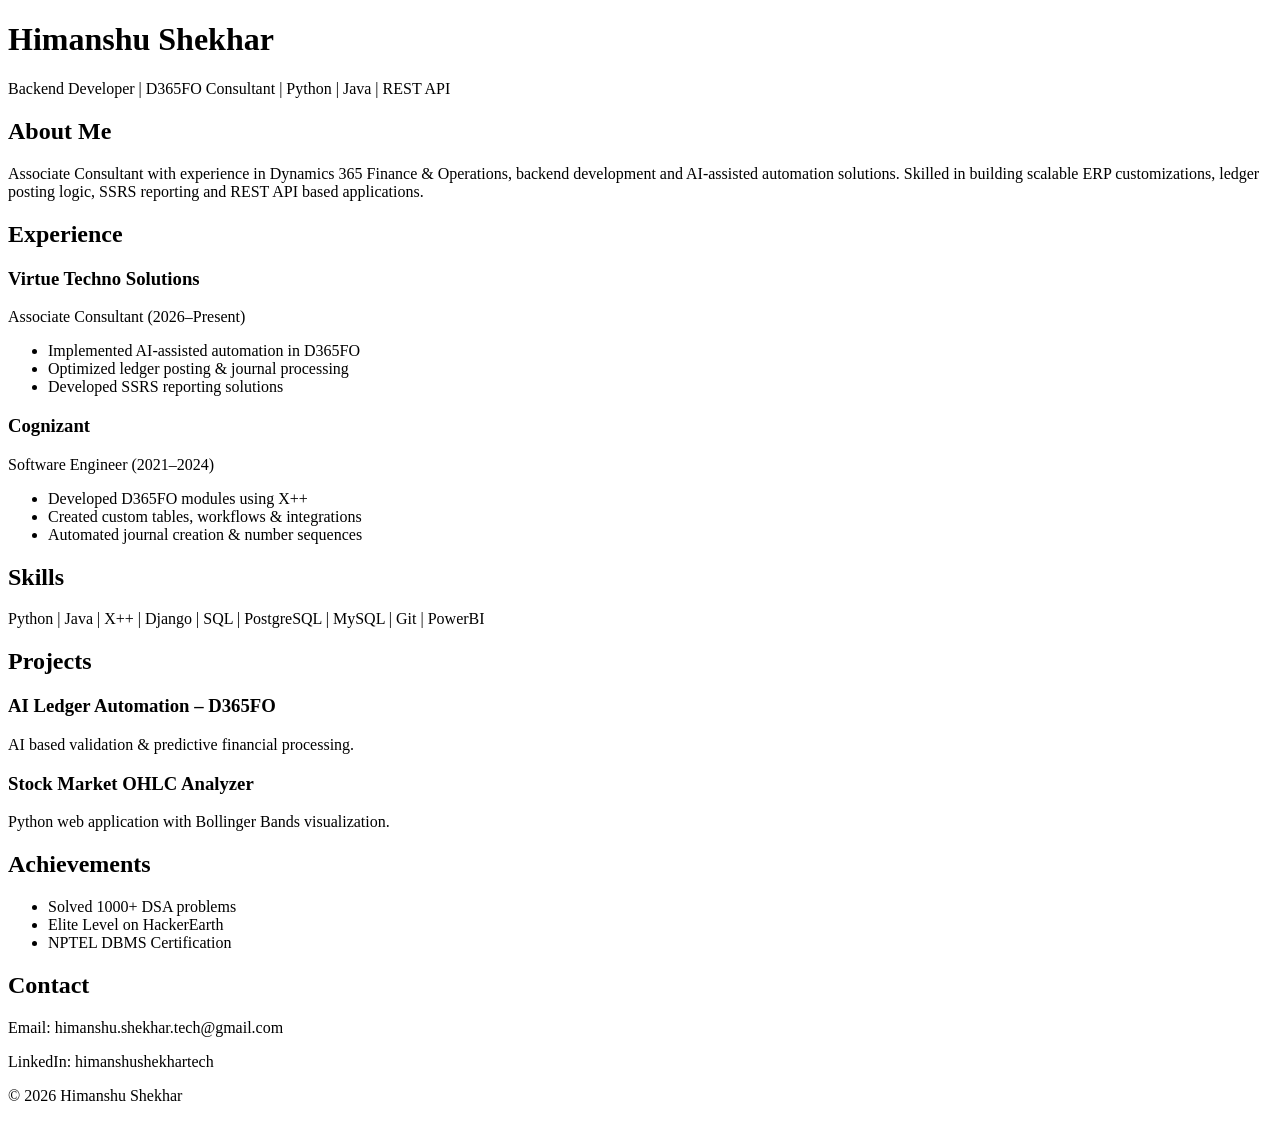
==== index.html @ 1ce0d790 "Rename index.html.txt to index.html" ====
<!DOCTYPE html>
<html lang="en">
<head>
<meta charset="UTF-8">
<title>Himanshu Shekhar | Backend Developer</title>
<link rel="stylesheet" href="style.css">
</head>

<body>

<header>
    <h1>Himanshu Shekhar</h1>
    <p>Backend Developer | D365FO Consultant | Python | Java | REST API</p>
</header>

<section id="about">
    <h2>About Me</h2>
    <p>
        Associate Consultant with experience in Dynamics 365 Finance & Operations,
        backend development and AI-assisted automation solutions.
        Skilled in building scalable ERP customizations, ledger posting logic,
        SSRS reporting and REST API based applications.
    </p>
</section>

<section id="experience">
    <h2>Experience</h2>

    <div class="card">
        <h3>Virtue Techno Solutions</h3>
        <p>Associate Consultant (2026–Present)</p>
        <ul>
            <li>Implemented AI-assisted automation in D365FO</li>
            <li>Optimized ledger posting & journal processing</li>
            <li>Developed SSRS reporting solutions</li>
        </ul>
    </div>

    <div class="card">
        <h3>Cognizant</h3>
        <p>Software Engineer (2021–2024)</p>
        <ul>
            <li>Developed D365FO modules using X++</li>
            <li>Created custom tables, workflows & integrations</li>
            <li>Automated journal creation & number sequences</li>
        </ul>
    </div>

</section>

<section id="skills">
    <h2>Skills</h2>
    <p>Python | Java | X++ | Django | SQL | PostgreSQL | MySQL | Git | PowerBI</p>
</section>

<section id="projects">
    <h2>Projects</h2>

    <div class="card">
        <h3>AI Ledger Automation – D365FO</h3>
        <p>AI based validation & predictive financial processing.</p>
    </div>

    <div class="card">
        <h3>Stock Market OHLC Analyzer</h3>
        <p>Python web application with Bollinger Bands visualization.</p>
    </div>

</section>

<section id="achievements">
    <h2>Achievements</h2>
    <ul>
        <li>Solved 1000+ DSA problems</li>
        <li>Elite Level on HackerEarth</li>
        <li>NPTEL DBMS Certification</li>
    </ul>
</section>

<section id="contact">
    <h2>Contact</h2>
    <p>Email: himanshu.shekhar.tech@gmail.com</p>
    <p>LinkedIn: himanshushekhartech</p>
</section>

<footer>
    <p>© 2026 Himanshu Shekhar</p>
</footer>

</body>
</html>
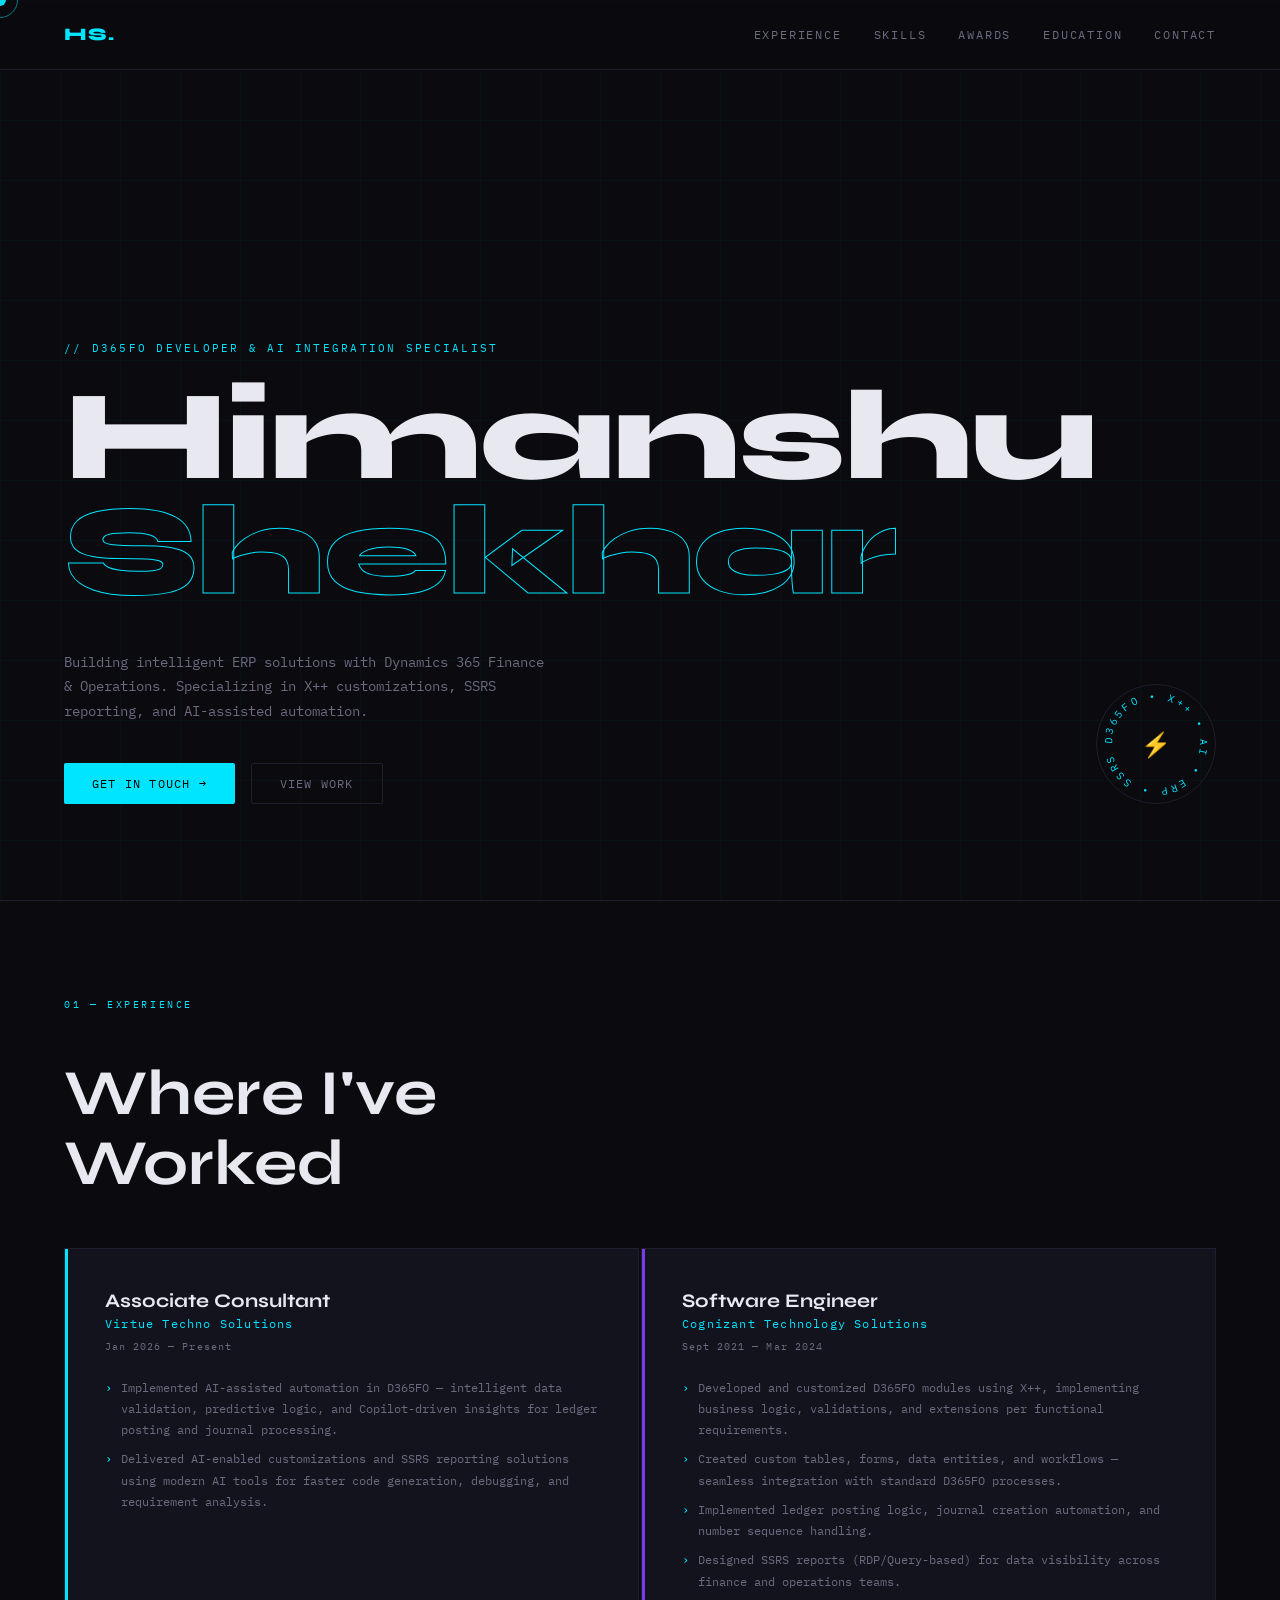
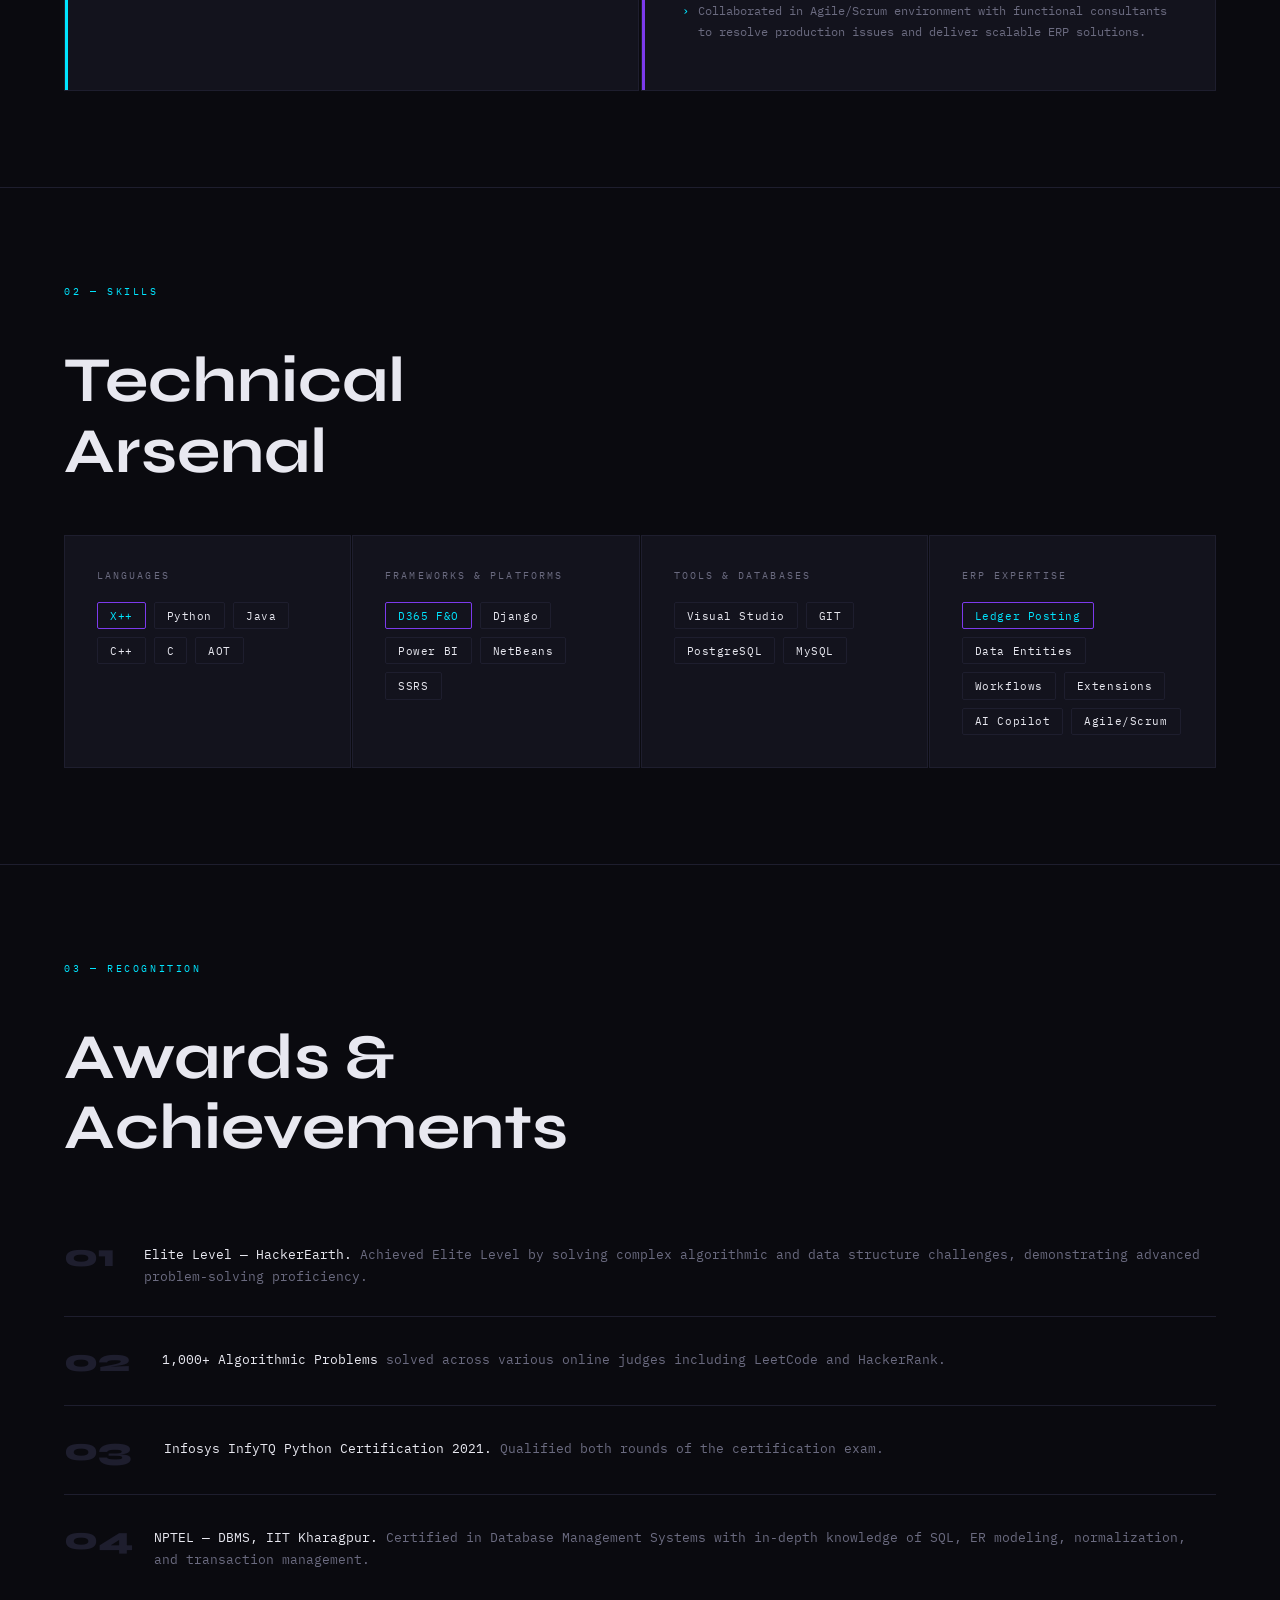
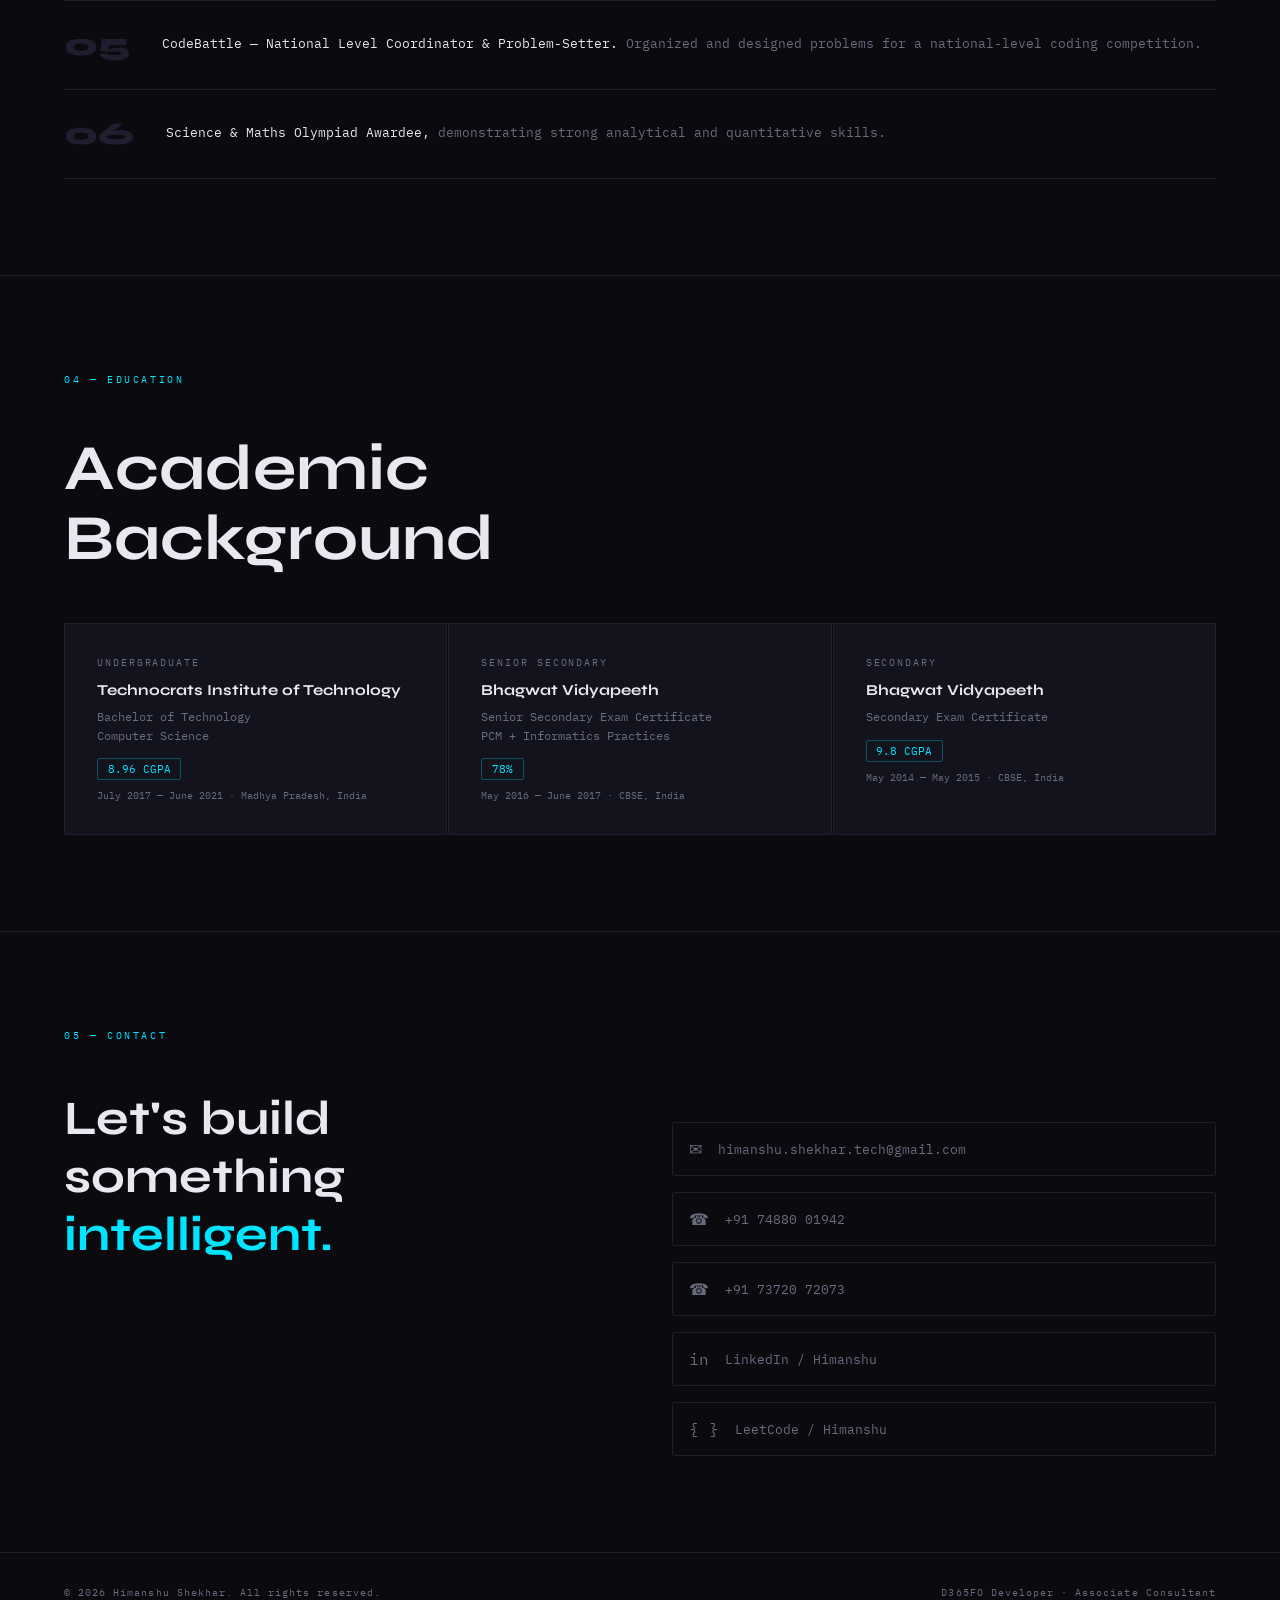
==== commit 65707c7b: "Rename himanshu_portfolio.html to index.html" ====
--- a/index.html
+++ b/index.html
@@ -1,91 +1,698 @@
-<!DOCTYPE html>
-<html lang="en">
-<head>
-<meta charset="UTF-8">
-<title>Himanshu Shekhar | Backend Developer</title>
-<link rel="stylesheet" href="style.css">
-</head>
-
-<body>
-
-<header>
-    <h1>Himanshu Shekhar</h1>
-    <p>Backend Developer | D365FO Consultant | Python | Java | REST API</p>
-</header>
-
-<section id="about">
-    <h2>About Me</h2>
-    <p>
-        Associate Consultant with experience in Dynamics 365 Finance & Operations,
-        backend development and AI-assisted automation solutions.
-        Skilled in building scalable ERP customizations, ledger posting logic,
-        SSRS reporting and REST API based applications.
-    </p>
-</section>
-
-<section id="experience">
-    <h2>Experience</h2>
-
-    <div class="card">
-        <h3>Virtue Techno Solutions</h3>
-        <p>Associate Consultant (2026–Present)</p>
-        <ul>
-            <li>Implemented AI-assisted automation in D365FO</li>
-            <li>Optimized ledger posting & journal processing</li>
-            <li>Developed SSRS reporting solutions</li>
-        </ul>
-    </div>
-
-    <div class="card">
-        <h3>Cognizant</h3>
-        <p>Software Engineer (2021–2024)</p>
-        <ul>
-            <li>Developed D365FO modules using X++</li>
-            <li>Created custom tables, workflows & integrations</li>
-            <li>Automated journal creation & number sequences</li>
-        </ul>
-    </div>
-
-</section>
-
-<section id="skills">
-    <h2>Skills</h2>
-    <p>Python | Java | X++ | Django | SQL | PostgreSQL | MySQL | Git | PowerBI</p>
-</section>
-
-<section id="projects">
-    <h2>Projects</h2>
-
-    <div class="card">
-        <h3>AI Ledger Automation – D365FO</h3>
-        <p>AI based validation & predictive financial processing.</p>
-    </div>
-
-    <div class="card">
-        <h3>Stock Market OHLC Analyzer</h3>
-        <p>Python web application with Bollinger Bands visualization.</p>
-    </div>
-
-</section>
-
-<section id="achievements">
-    <h2>Achievements</h2>
-    <ul>
-        <li>Solved 1000+ DSA problems</li>
-        <li>Elite Level on HackerEarth</li>
-        <li>NPTEL DBMS Certification</li>
-    </ul>
-</section>
-
-<section id="contact">
-    <h2>Contact</h2>
-    <p>Email: himanshu.shekhar.tech@gmail.com</p>
-    <p>LinkedIn: himanshushekhartech</p>
-</section>
-
-<footer>
-    <p>© 2026 Himanshu Shekhar</p>
-</footer>
-
-</body>
-</html>
+<!DOCTYPE html>
+<html lang="en">
+<head>
+<meta charset="UTF-8">
+<meta name="viewport" content="width=device-width, initial-scale=1.0">
+<title>Himanshu Shekhar — D365FO Developer</title>
+<link href="https://fonts.googleapis.com/css2?family=Syne:wght@400;600;700;800&family=IBM+Plex+Mono:wght@300;400;500&display=swap" rel="stylesheet">
+<style>
+  *, *::before, *::after { box-sizing: border-box; margin: 0; padding: 0; }
+
+  :root {
+    --bg: #0a0a0f;
+    --surface: #111118;
+    --border: #1e1e2e;
+    --accent: #00e5ff;
+    --accent2: #7c3aed;
+    --text: #e8e8f0;
+    --muted: #6b6b80;
+    --card: #13131d;
+    --syne: 'Syne', sans-serif;
+    --mono: 'IBM Plex Mono', monospace;
+  }
+
+  html { scroll-behavior: smooth; }
+
+  body {
+    background: var(--bg);
+    color: var(--text);
+    font-family: var(--mono);
+    overflow-x: hidden;
+    cursor: none;
+  }
+
+  /* Custom cursor */
+  .cursor {
+    width: 12px; height: 12px;
+    background: var(--accent);
+    border-radius: 50%;
+    position: fixed;
+    pointer-events: none;
+    z-index: 9999;
+    transform: translate(-50%, -50%);
+    transition: transform 0.1s, width 0.2s, height 0.2s, background 0.2s;
+    mix-blend-mode: difference;
+  }
+  .cursor-ring {
+    width: 36px; height: 36px;
+    border: 1px solid var(--accent);
+    border-radius: 50%;
+    position: fixed;
+    pointer-events: none;
+    z-index: 9998;
+    transform: translate(-50%, -50%);
+    transition: transform 0.25s ease, width 0.3s, height 0.3s, opacity 0.3s;
+    opacity: 0.5;
+  }
+
+  /* Grid background */
+  body::before {
+    content: '';
+    position: fixed; inset: 0;
+    background-image:
+      linear-gradient(rgba(0,229,255,0.03) 1px, transparent 1px),
+      linear-gradient(90deg, rgba(0,229,255,0.03) 1px, transparent 1px);
+    background-size: 60px 60px;
+    pointer-events: none;
+    z-index: 0;
+  }
+
+  /* NAV */
+  nav {
+    position: fixed; top: 0; left: 0; right: 0;
+    z-index: 100;
+    display: flex; justify-content: space-between; align-items: center;
+    padding: 1.5rem 4rem;
+    border-bottom: 1px solid var(--border);
+    background: rgba(10,10,15,0.85);
+    backdrop-filter: blur(12px);
+  }
+  .nav-logo {
+    font-family: var(--syne);
+    font-size: 1.1rem;
+    font-weight: 800;
+    letter-spacing: 0.05em;
+    color: var(--accent);
+  }
+  .nav-links { display: flex; gap: 2rem; }
+  .nav-links a {
+    color: var(--muted);
+    text-decoration: none;
+    font-size: 0.75rem;
+    letter-spacing: 0.15em;
+    text-transform: uppercase;
+    transition: color 0.2s;
+  }
+  .nav-links a:hover { color: var(--accent); }
+
+  /* HERO */
+  .hero {
+    min-height: 100vh;
+    display: flex; flex-direction: column; justify-content: flex-end;
+    padding: 0 4rem 6rem;
+    position: relative;
+    z-index: 1;
+  }
+  .hero-tag {
+    font-size: 0.7rem;
+    letter-spacing: 0.2em;
+    text-transform: uppercase;
+    color: var(--accent);
+    margin-bottom: 1.5rem;
+    opacity: 0;
+    animation: fadeUp 0.6s ease 0.3s forwards;
+  }
+  .hero-tag::before { content: '// '; }
+  .hero-name {
+    font-family: var(--syne);
+    font-size: clamp(4rem, 10vw, 9rem);
+    font-weight: 800;
+    line-height: 0.9;
+    letter-spacing: -0.02em;
+    opacity: 0;
+    animation: fadeUp 0.7s ease 0.5s forwards;
+  }
+  .hero-name .line2 {
+    display: block;
+    -webkit-text-stroke: 1px var(--accent);
+    color: transparent;
+  }
+  .hero-sub {
+    margin-top: 2.5rem;
+    max-width: 480px;
+    font-size: 0.85rem;
+    line-height: 1.8;
+    color: var(--muted);
+    opacity: 0;
+    animation: fadeUp 0.7s ease 0.7s forwards;
+  }
+  .hero-cta {
+    margin-top: 2.5rem;
+    display: flex; gap: 1rem; flex-wrap: wrap;
+    opacity: 0;
+    animation: fadeUp 0.7s ease 0.9s forwards;
+  }
+  .btn {
+    display: inline-flex; align-items: center; gap: 0.5rem;
+    padding: 0.75rem 1.75rem;
+    font-family: var(--mono);
+    font-size: 0.75rem;
+    letter-spacing: 0.1em;
+    text-transform: uppercase;
+    text-decoration: none;
+    border-radius: 2px;
+    cursor: none;
+    transition: all 0.2s;
+  }
+  .btn-primary {
+    background: var(--accent);
+    color: #000;
+    border: none;
+  }
+  .btn-primary:hover { background: #fff; }
+  .btn-outline {
+    border: 1px solid var(--border);
+    color: var(--muted);
+    background: transparent;
+  }
+  .btn-outline:hover { border-color: var(--accent); color: var(--accent); }
+
+  .hero-badge {
+    position: absolute;
+    right: 4rem; bottom: 6rem;
+    width: 120px; height: 120px;
+    border: 1px solid var(--border);
+    border-radius: 50%;
+    display: flex; align-items: center; justify-content: center;
+    animation: spin 20s linear infinite;
+    opacity: 0;
+    animation: spin 20s linear infinite, fadeIn 1s ease 1.2s forwards;
+  }
+  .hero-badge svg {
+    position: absolute;
+    width: 100%; height: 100%;
+  }
+  .hero-badge-center {
+    font-size: 1.5rem;
+    color: var(--accent);
+    z-index: 1;
+  }
+
+  @keyframes spin { to { transform: rotate(360deg); } }
+  @keyframes fadeUp {
+    from { opacity: 0; transform: translateY(30px); }
+    to { opacity: 1; transform: translateY(0); }
+  }
+  @keyframes fadeIn {
+    from { opacity: 0; } to { opacity: 1; }
+  }
+
+  /* SECTION COMMON */
+  section {
+    position: relative; z-index: 1;
+    padding: 6rem 4rem;
+    border-top: 1px solid var(--border);
+  }
+  .section-label {
+    font-size: 0.65rem;
+    letter-spacing: 0.25em;
+    text-transform: uppercase;
+    color: var(--accent);
+    margin-bottom: 3rem;
+  }
+  .section-label::before { content: '01 — '; }
+  .section-label.s2::before { content: '02 — '; }
+  .section-label.s3::before { content: '03 — '; }
+  .section-label.s4::before { content: '04 — '; }
+  .section-label.s5::before { content: '05 — '; }
+  .section-title {
+    font-family: var(--syne);
+    font-size: clamp(2rem, 5vw, 4rem);
+    font-weight: 700;
+    line-height: 1.1;
+    margin-bottom: 1rem;
+  }
+
+  /* EXPERIENCE */
+  .exp-grid { display: grid; grid-template-columns: 1fr 1fr; gap: 2px; margin-top: 3rem; }
+  .exp-card {
+    background: var(--card);
+    border: 1px solid var(--border);
+    padding: 2.5rem;
+    position: relative;
+    transition: border-color 0.3s;
+  }
+  .exp-card:hover { border-color: var(--accent); }
+  .exp-card::before {
+    content: '';
+    position: absolute; top: 0; left: 0;
+    width: 3px; height: 100%;
+    background: var(--accent2);
+  }
+  .exp-card.current::before { background: var(--accent); }
+  .exp-role {
+    font-family: var(--syne);
+    font-size: 1.2rem;
+    font-weight: 700;
+    margin-bottom: 0.25rem;
+  }
+  .exp-company {
+    font-size: 0.75rem;
+    color: var(--accent);
+    letter-spacing: 0.1em;
+    margin-bottom: 0.5rem;
+  }
+  .exp-period {
+    font-size: 0.65rem;
+    color: var(--muted);
+    letter-spacing: 0.1em;
+    margin-bottom: 1.5rem;
+  }
+  .exp-points { list-style: none; }
+  .exp-points li {
+    font-size: 0.78rem;
+    line-height: 1.7;
+    color: var(--muted);
+    padding-left: 1rem;
+    position: relative;
+    margin-bottom: 0.5rem;
+  }
+  .exp-points li::before {
+    content: '›';
+    position: absolute; left: 0;
+    color: var(--accent);
+  }
+
+  /* SKILLS */
+  .skills-grid {
+    display: grid;
+    grid-template-columns: repeat(auto-fit, minmax(260px, 1fr));
+    gap: 1px;
+    margin-top: 3rem;
+  }
+  .skill-group {
+    background: var(--card);
+    border: 1px solid var(--border);
+    padding: 2rem;
+    transition: border-color 0.3s, transform 0.3s;
+  }
+  .skill-group:hover { border-color: var(--accent); transform: translateY(-4px); }
+  .skill-group-title {
+    font-size: 0.65rem;
+    letter-spacing: 0.2em;
+    text-transform: uppercase;
+    color: var(--muted);
+    margin-bottom: 1.25rem;
+  }
+  .skill-tags { display: flex; flex-wrap: wrap; gap: 0.5rem; }
+  .skill-tag {
+    font-size: 0.7rem;
+    padding: 0.35rem 0.75rem;
+    border: 1px solid var(--border);
+    border-radius: 2px;
+    color: var(--text);
+    letter-spacing: 0.05em;
+    transition: all 0.2s;
+  }
+  .skill-tag:hover { border-color: var(--accent); color: var(--accent); background: rgba(0,229,255,0.05); }
+  .skill-tag.highlight { border-color: var(--accent2); color: var(--accent); }
+
+  /* AWARDS */
+  .awards-list { margin-top: 3rem; }
+  .award-item {
+    display: flex; align-items: flex-start; gap: 2rem;
+    padding: 1.75rem 0;
+    border-bottom: 1px solid var(--border);
+    transition: padding-left 0.3s;
+  }
+  .award-item:hover { padding-left: 1rem; }
+  .award-num {
+    font-family: var(--syne);
+    font-size: 2rem;
+    font-weight: 800;
+    color: var(--border);
+    min-width: 3rem;
+    line-height: 1;
+  }
+  .award-text {
+    font-size: 0.82rem;
+    line-height: 1.7;
+    color: var(--muted);
+    padding-top: 0.25rem;
+  }
+  .award-text strong { color: var(--text); font-weight: 400; }
+
+  /* EDUCATION */
+  .edu-grid { display: grid; grid-template-columns: repeat(3, 1fr); gap: 1px; margin-top: 3rem; }
+  .edu-card {
+    background: var(--card);
+    border: 1px solid var(--border);
+    padding: 2rem;
+    transition: border-color 0.3s;
+  }
+  .edu-card:hover { border-color: var(--accent); }
+  .edu-level {
+    font-size: 0.6rem;
+    letter-spacing: 0.2em;
+    text-transform: uppercase;
+    color: var(--muted);
+    margin-bottom: 0.75rem;
+  }
+  .edu-school {
+    font-family: var(--syne);
+    font-size: 0.95rem;
+    font-weight: 700;
+    margin-bottom: 0.5rem;
+    line-height: 1.3;
+  }
+  .edu-degree {
+    font-size: 0.72rem;
+    color: var(--muted);
+    line-height: 1.6;
+    margin-bottom: 0.75rem;
+  }
+  .edu-score {
+    display: inline-block;
+    font-size: 0.7rem;
+    color: var(--accent);
+    border: 1px solid rgba(0,229,255,0.3);
+    padding: 0.2rem 0.6rem;
+    border-radius: 2px;
+    margin-bottom: 0.5rem;
+  }
+  .edu-period { font-size: 0.65rem; color: var(--muted); }
+
+  /* CONTACT */
+  .contact-inner {
+    display: grid; grid-template-columns: 1fr 1fr; gap: 4rem;
+    margin-top: 3rem;
+    align-items: start;
+  }
+  .contact-headline {
+    font-family: var(--syne);
+    font-size: clamp(1.5rem, 4vw, 3rem);
+    font-weight: 700;
+    line-height: 1.2;
+  }
+  .contact-headline .accent { color: var(--accent); }
+  .contact-links { display: flex; flex-direction: column; gap: 1rem; margin-top: 2rem; }
+  .contact-link {
+    display: flex; align-items: center; gap: 1rem;
+    text-decoration: none;
+    color: var(--muted);
+    font-size: 0.8rem;
+    padding: 1rem;
+    border: 1px solid var(--border);
+    border-radius: 2px;
+    transition: all 0.2s;
+    cursor: none;
+  }
+  .contact-link:hover { border-color: var(--accent); color: var(--accent); padding-left: 1.5rem; }
+  .contact-link .link-icon { font-size: 1rem; }
+
+  /* FOOTER */
+  footer {
+    border-top: 1px solid var(--border);
+    padding: 2rem 4rem;
+    display: flex; justify-content: space-between; align-items: center;
+    position: relative; z-index: 1;
+  }
+  footer p { font-size: 0.65rem; color: var(--muted); letter-spacing: 0.1em; }
+
+  /* REVEAL ANIMATION */
+  .reveal {
+    opacity: 0;
+    transform: translateY(40px);
+    transition: opacity 0.7s ease, transform 0.7s ease;
+  }
+  .reveal.visible { opacity: 1; transform: none; }
+
+  @media (max-width: 768px) {
+    nav { padding: 1.25rem 1.5rem; }
+    .nav-links { display: none; }
+    .hero { padding: 0 1.5rem 4rem; }
+    section { padding: 4rem 1.5rem; }
+    .exp-grid, .edu-grid, .contact-inner { grid-template-columns: 1fr; }
+    footer { padding: 1.5rem; flex-direction: column; gap: 0.5rem; }
+  }
+</style>
+</head>
+<body>
+
+<div class="cursor" id="cursor"></div>
+<div class="cursor-ring" id="cursorRing"></div>
+
+<nav>
+  <div class="nav-logo">HS.</div>
+  <div class="nav-links">
+    <a href="#experience">Experience</a>
+    <a href="#skills">Skills</a>
+    <a href="#awards">Awards</a>
+    <a href="#education">Education</a>
+    <a href="#contact">Contact</a>
+  </div>
+</nav>
+
+<!-- HERO -->
+<section class="hero" id="home">
+  <div class="hero-tag">D365FO Developer & AI Integration Specialist</div>
+  <h1 class="hero-name">
+    Himanshu
+    <span class="line2">Shekhar</span>
+  </h1>
+  <p class="hero-sub">
+    Building intelligent ERP solutions with Dynamics 365 Finance &amp; Operations. 
+    Specializing in X++ customizations, SSRS reporting, and AI-assisted automation.
+  </p>
+  <div class="hero-cta">
+    <a href="#contact" class="btn btn-primary">Get in touch →</a>
+    <a href="#experience" class="btn btn-outline">View work</a>
+  </div>
+
+  <div class="hero-badge">
+    <svg viewBox="0 0 120 120">
+      <path id="circlePath" d="M 60,60 m -45,0 a 45,45 0 1,1 90,0 a 45,45 0 1,1 -90,0" fill="none"/>
+      <text font-size="10.5" fill="#00e5ff" font-family="IBM Plex Mono" letter-spacing="3">
+        <textPath href="#circlePath">D365FO • X++ • AI • ERP • SSRS •</textPath>
+      </text>
+    </svg>
+    <span class="hero-badge-center">⚡</span>
+  </div>
+</section>
+
+<!-- EXPERIENCE -->
+<section id="experience">
+  <div class="section-label s1">Experience</div>
+  <h2 class="section-title reveal">Where I've<br>Worked</h2>
+  <div class="exp-grid reveal">
+    <div class="exp-card current">
+      <div class="exp-role">Associate Consultant</div>
+      <div class="exp-company">Virtue Techno Solutions</div>
+      <div class="exp-period">Jan 2026 — Present</div>
+      <ul class="exp-points">
+        <li>Implemented AI-assisted automation in D365FO — intelligent data validation, predictive logic, and Copilot-driven insights for ledger posting and journal processing.</li>
+        <li>Delivered AI-enabled customizations and SSRS reporting solutions using modern AI tools for faster code generation, debugging, and requirement analysis.</li>
+      </ul>
+    </div>
+    <div class="exp-card">
+      <div class="exp-role">Software Engineer</div>
+      <div class="exp-company">Cognizant Technology Solutions</div>
+      <div class="exp-period">Sept 2021 — Mar 2024</div>
+      <ul class="exp-points">
+        <li>Developed and customized D365FO modules using X++, implementing business logic, validations, and extensions per functional requirements.</li>
+        <li>Created custom tables, forms, data entities, and workflows — seamless integration with standard D365FO processes.</li>
+        <li>Implemented ledger posting logic, journal creation automation, and number sequence handling.</li>
+        <li>Designed SSRS reports (RDP/Query-based) for data visibility across finance and operations teams.</li>
+        <li>Collaborated in Agile/Scrum environment with functional consultants to resolve production issues and deliver scalable ERP solutions.</li>
+      </ul>
+    </div>
+  </div>
+</section>
+
+<!-- SKILLS -->
+<section id="skills">
+  <div class="section-label s2">Skills</div>
+  <h2 class="section-title reveal">Technical<br>Arsenal</h2>
+  <div class="skills-grid reveal">
+    <div class="skill-group">
+      <div class="skill-group-title">Languages</div>
+      <div class="skill-tags">
+        <span class="skill-tag highlight">X++</span>
+        <span class="skill-tag">Python</span>
+        <span class="skill-tag">Java</span>
+        <span class="skill-tag">C++</span>
+        <span class="skill-tag">C</span>
+        <span class="skill-tag">AOT</span>
+      </div>
+    </div>
+    <div class="skill-group">
+      <div class="skill-group-title">Frameworks & Platforms</div>
+      <div class="skill-tags">
+        <span class="skill-tag highlight">D365 F&O</span>
+        <span class="skill-tag">Django</span>
+        <span class="skill-tag">Power BI</span>
+        <span class="skill-tag">NetBeans</span>
+        <span class="skill-tag">SSRS</span>
+      </div>
+    </div>
+    <div class="skill-group">
+      <div class="skill-group-title">Tools & Databases</div>
+      <div class="skill-tags">
+        <span class="skill-tag">Visual Studio</span>
+        <span class="skill-tag">GIT</span>
+        <span class="skill-tag">PostgreSQL</span>
+        <span class="skill-tag">MySQL</span>
+      </div>
+    </div>
+    <div class="skill-group">
+      <div class="skill-group-title">ERP Expertise</div>
+      <div class="skill-tags">
+        <span class="skill-tag highlight">Ledger Posting</span>
+        <span class="skill-tag">Data Entities</span>
+        <span class="skill-tag">Workflows</span>
+        <span class="skill-tag">Extensions</span>
+        <span class="skill-tag">AI Copilot</span>
+        <span class="skill-tag">Agile/Scrum</span>
+      </div>
+    </div>
+  </div>
+</section>
+
+<!-- AWARDS -->
+<section id="awards">
+  <div class="section-label s3">Recognition</div>
+  <h2 class="section-title reveal">Awards &<br>Achievements</h2>
+  <div class="awards-list reveal">
+    <div class="award-item">
+      <div class="award-num">01</div>
+      <div class="award-text"><strong>Elite Level — HackerEarth.</strong> Achieved Elite Level by solving complex algorithmic and data structure challenges, demonstrating advanced problem-solving proficiency.</div>
+    </div>
+    <div class="award-item">
+      <div class="award-num">02</div>
+      <div class="award-text"><strong>1,000+ Algorithmic Problems</strong> solved across various online judges including LeetCode and HackerRank.</div>
+    </div>
+    <div class="award-item">
+      <div class="award-num">03</div>
+      <div class="award-text"><strong>Infosys InfyTQ Python Certification 2021.</strong> Qualified both rounds of the certification exam.</div>
+    </div>
+    <div class="award-item">
+      <div class="award-num">04</div>
+      <div class="award-text"><strong>NPTEL — DBMS, IIT Kharagpur.</strong> Certified in Database Management Systems with in-depth knowledge of SQL, ER modeling, normalization, and transaction management.</div>
+    </div>
+    <div class="award-item">
+      <div class="award-num">05</div>
+      <div class="award-text"><strong>CodeBattle — National Level Coordinator & Problem-Setter.</strong> Organized and designed problems for a national-level coding competition.</div>
+    </div>
+    <div class="award-item">
+      <div class="award-num">06</div>
+      <div class="award-text"><strong>Science & Maths Olympiad Awardee,</strong> demonstrating strong analytical and quantitative skills.</div>
+    </div>
+  </div>
+</section>
+
+<!-- EDUCATION -->
+<section id="education">
+  <div class="section-label s4">Education</div>
+  <h2 class="section-title reveal">Academic<br>Background</h2>
+  <div class="edu-grid reveal">
+    <div class="edu-card">
+      <div class="edu-level">Undergraduate</div>
+      <div class="edu-school">Technocrats Institute of Technology</div>
+      <div class="edu-degree">Bachelor of Technology<br>Computer Science</div>
+      <div class="edu-score">8.96 CGPA</div>
+      <div class="edu-period">July 2017 — June 2021 · Madhya Pradesh, India</div>
+    </div>
+    <div class="edu-card">
+      <div class="edu-level">Senior Secondary</div>
+      <div class="edu-school">Bhagwat Vidyapeeth</div>
+      <div class="edu-degree">Senior Secondary Exam Certificate<br>PCM + Informatics Practices</div>
+      <div class="edu-score">78%</div>
+      <div class="edu-period">May 2016 — June 2017 · CBSE, India</div>
+    </div>
+    <div class="edu-card">
+      <div class="edu-level">Secondary</div>
+      <div class="edu-school">Bhagwat Vidyapeeth</div>
+      <div class="edu-degree">Secondary Exam Certificate</div>
+      <div class="edu-score">9.8 CGPA</div>
+      <div class="edu-period">May 2014 — May 2015 · CBSE, India</div>
+    </div>
+  </div>
+</section>
+
+<!-- CONTACT -->
+<section id="contact">
+  <div class="section-label s5">Contact</div>
+  <div class="contact-inner reveal">
+    <div>
+      <h2 class="contact-headline">
+        Let's build<br>
+        something<br>
+        <span class="accent">intelligent.</span>
+      </h2>
+    </div>
+    <div>
+      <div class="contact-links">
+        <a href="mailto:himanshu.shekhar.tech@gmail.com" class="contact-link">
+          <span class="link-icon">✉</span>
+          himanshu.shekhar.tech@gmail.com
+        </a>
+        <a href="tel:+917488001942" class="contact-link">
+          <span class="link-icon">☎</span>
+          +91 74880 01942
+        </a>
+        <a href="tel:+917372072073" class="contact-link">
+          <span class="link-icon">☎</span>
+          +91 73720 72073
+        </a>
+        <a href="https://linkedin.com/in/himanshu" target="_blank" class="contact-link">
+          <span class="link-icon">in</span>
+          LinkedIn / Himanshu
+        </a>
+        <a href="https://leetcode.com/himanshu" target="_blank" class="contact-link">
+          <span class="link-icon">{ }</span>
+          LeetCode / Himanshu
+        </a>
+      </div>
+    </div>
+  </div>
+</section>
+
+<footer>
+  <p>© 2026 Himanshu Shekhar. All rights reserved.</p>
+  <p>D365FO Developer · Associate Consultant</p>
+</footer>
+
+<script>
+  // Custom cursor
+  const cursor = document.getElementById('cursor');
+  const ring = document.getElementById('cursorRing');
+  let mx = 0, my = 0, rx = 0, ry = 0;
+  document.addEventListener('mousemove', e => {
+    mx = e.clientX; my = e.clientY;
+    cursor.style.left = mx + 'px';
+    cursor.style.top = my + 'px';
+  });
+  function animateRing() {
+    rx += (mx - rx) * 0.12;
+    ry += (my - ry) * 0.12;
+    ring.style.left = rx + 'px';
+    ring.style.top = ry + 'px';
+    requestAnimationFrame(animateRing);
+  }
+  animateRing();
+  document.querySelectorAll('a, button, .skill-tag, .exp-card, .edu-card, .skill-group').forEach(el => {
+    el.addEventListener('mouseenter', () => {
+      cursor.style.width = '20px';
+      cursor.style.height = '20px';
+      ring.style.width = '60px';
+      ring.style.height = '60px';
+      ring.style.opacity = '0.8';
+    });
+    el.addEventListener('mouseleave', () => {
+      cursor.style.width = '12px';
+      cursor.style.height = '12px';
+      ring.style.width = '36px';
+      ring.style.height = '36px';
+      ring.style.opacity = '0.5';
+    });
+  });
+
+  // Scroll reveal
+  const reveals = document.querySelectorAll('.reveal');
+  const observer = new IntersectionObserver(entries => {
+    entries.forEach(e => { if (e.isIntersecting) e.target.classList.add('visible'); });
+  }, { threshold: 0.1 });
+  reveals.forEach(el => observer.observe(el));
+</script>
+</body>
+</html>
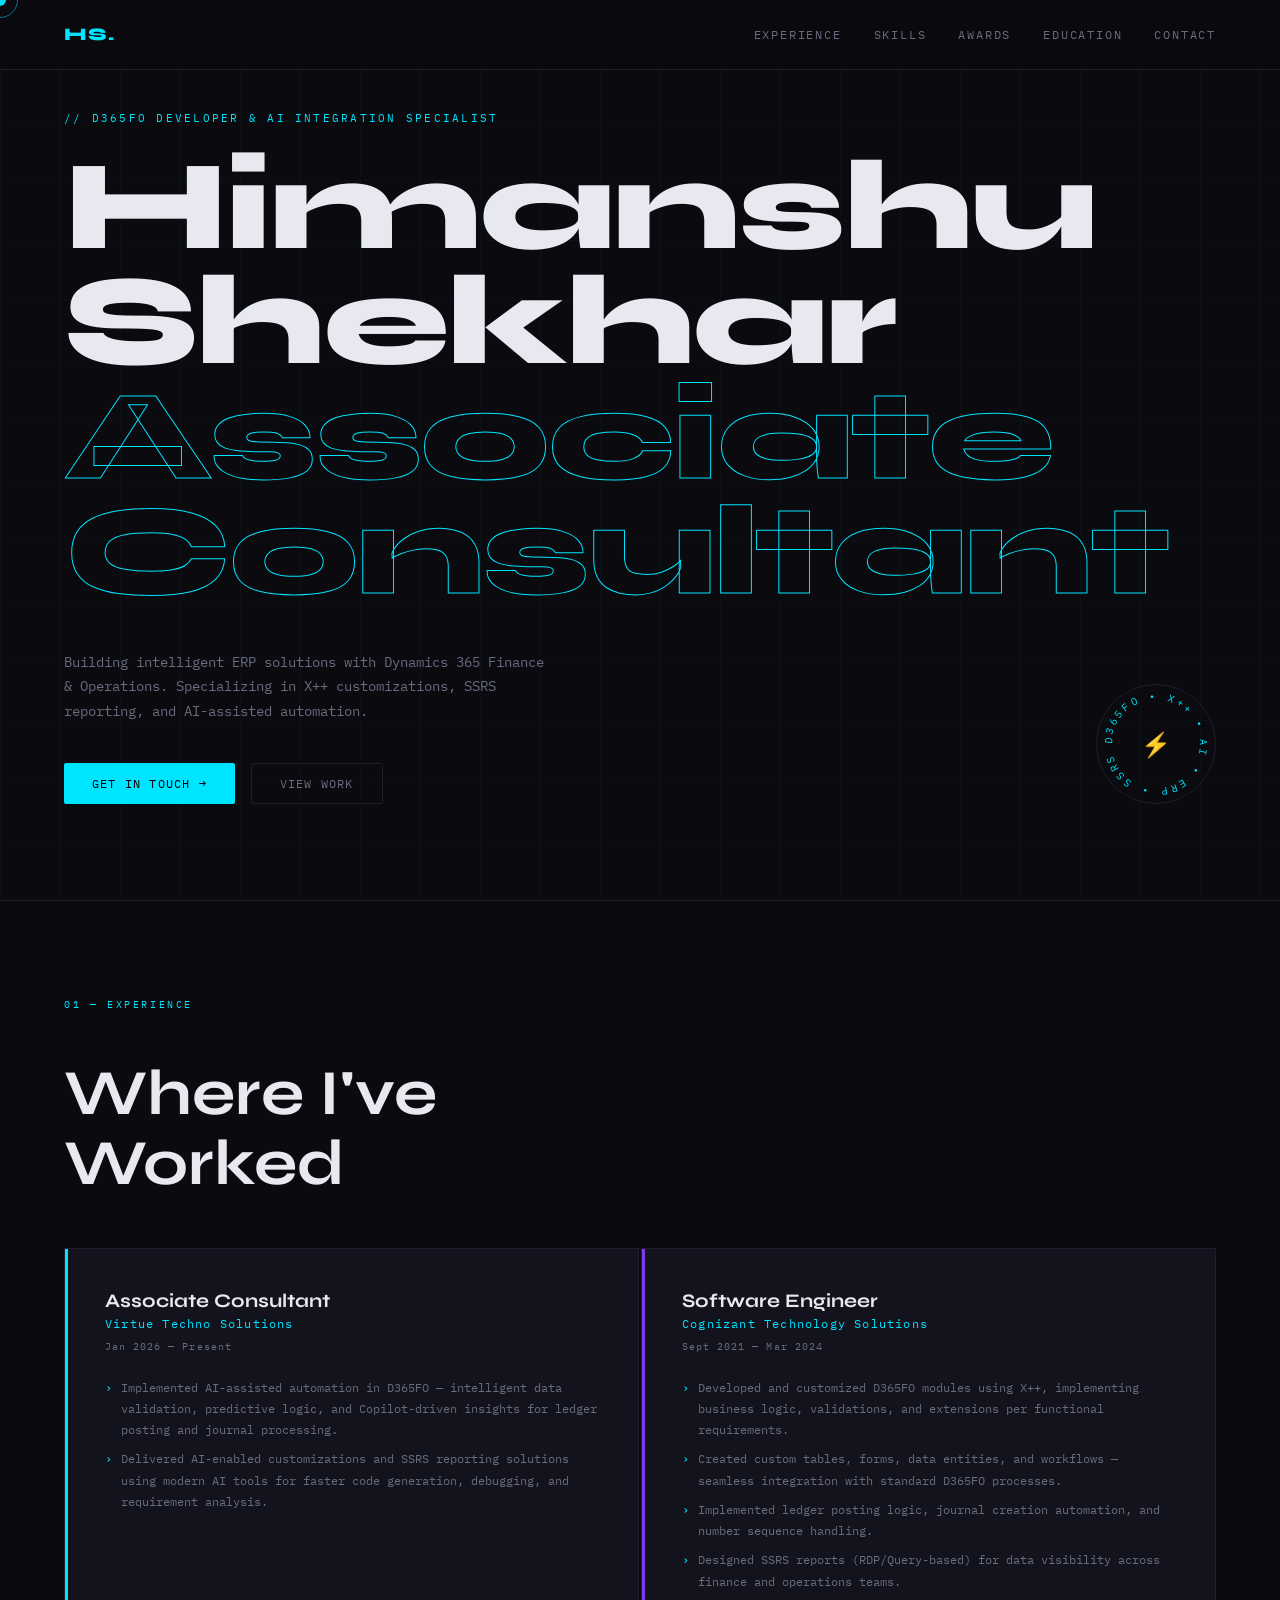
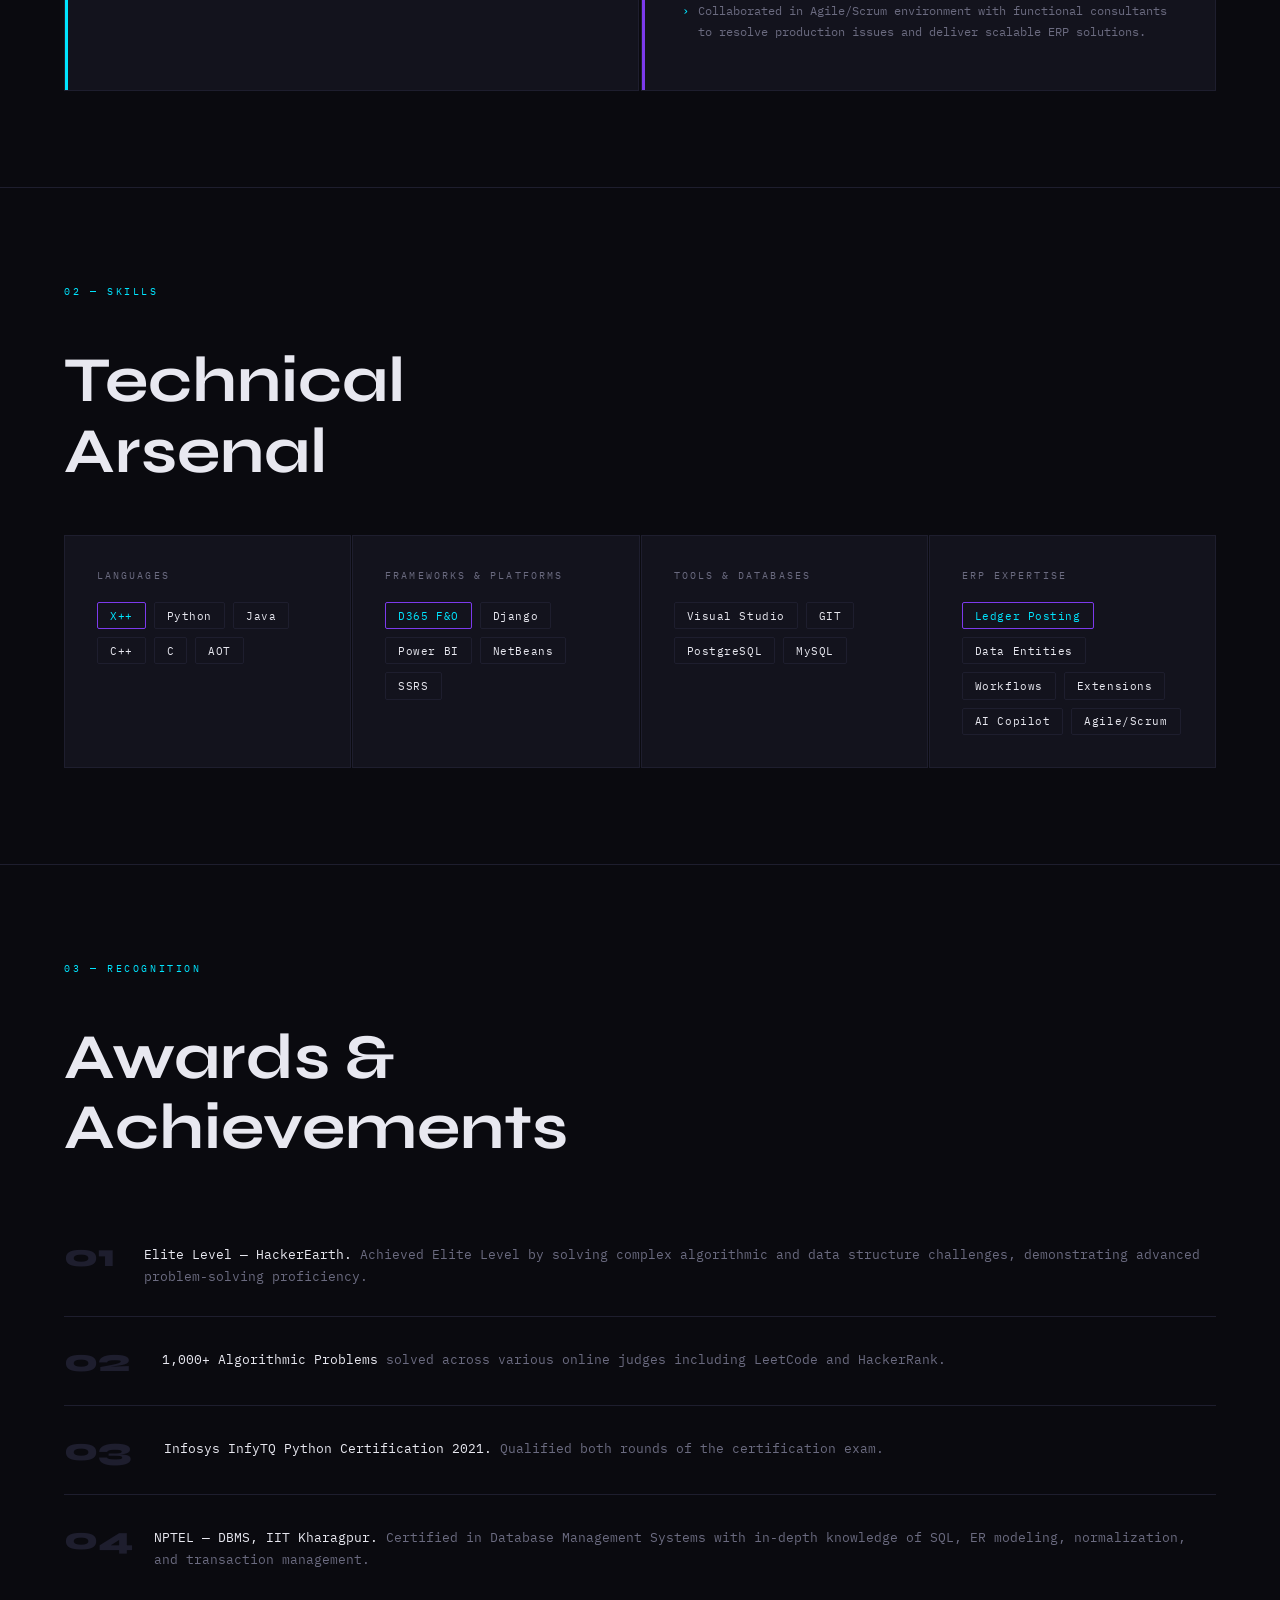
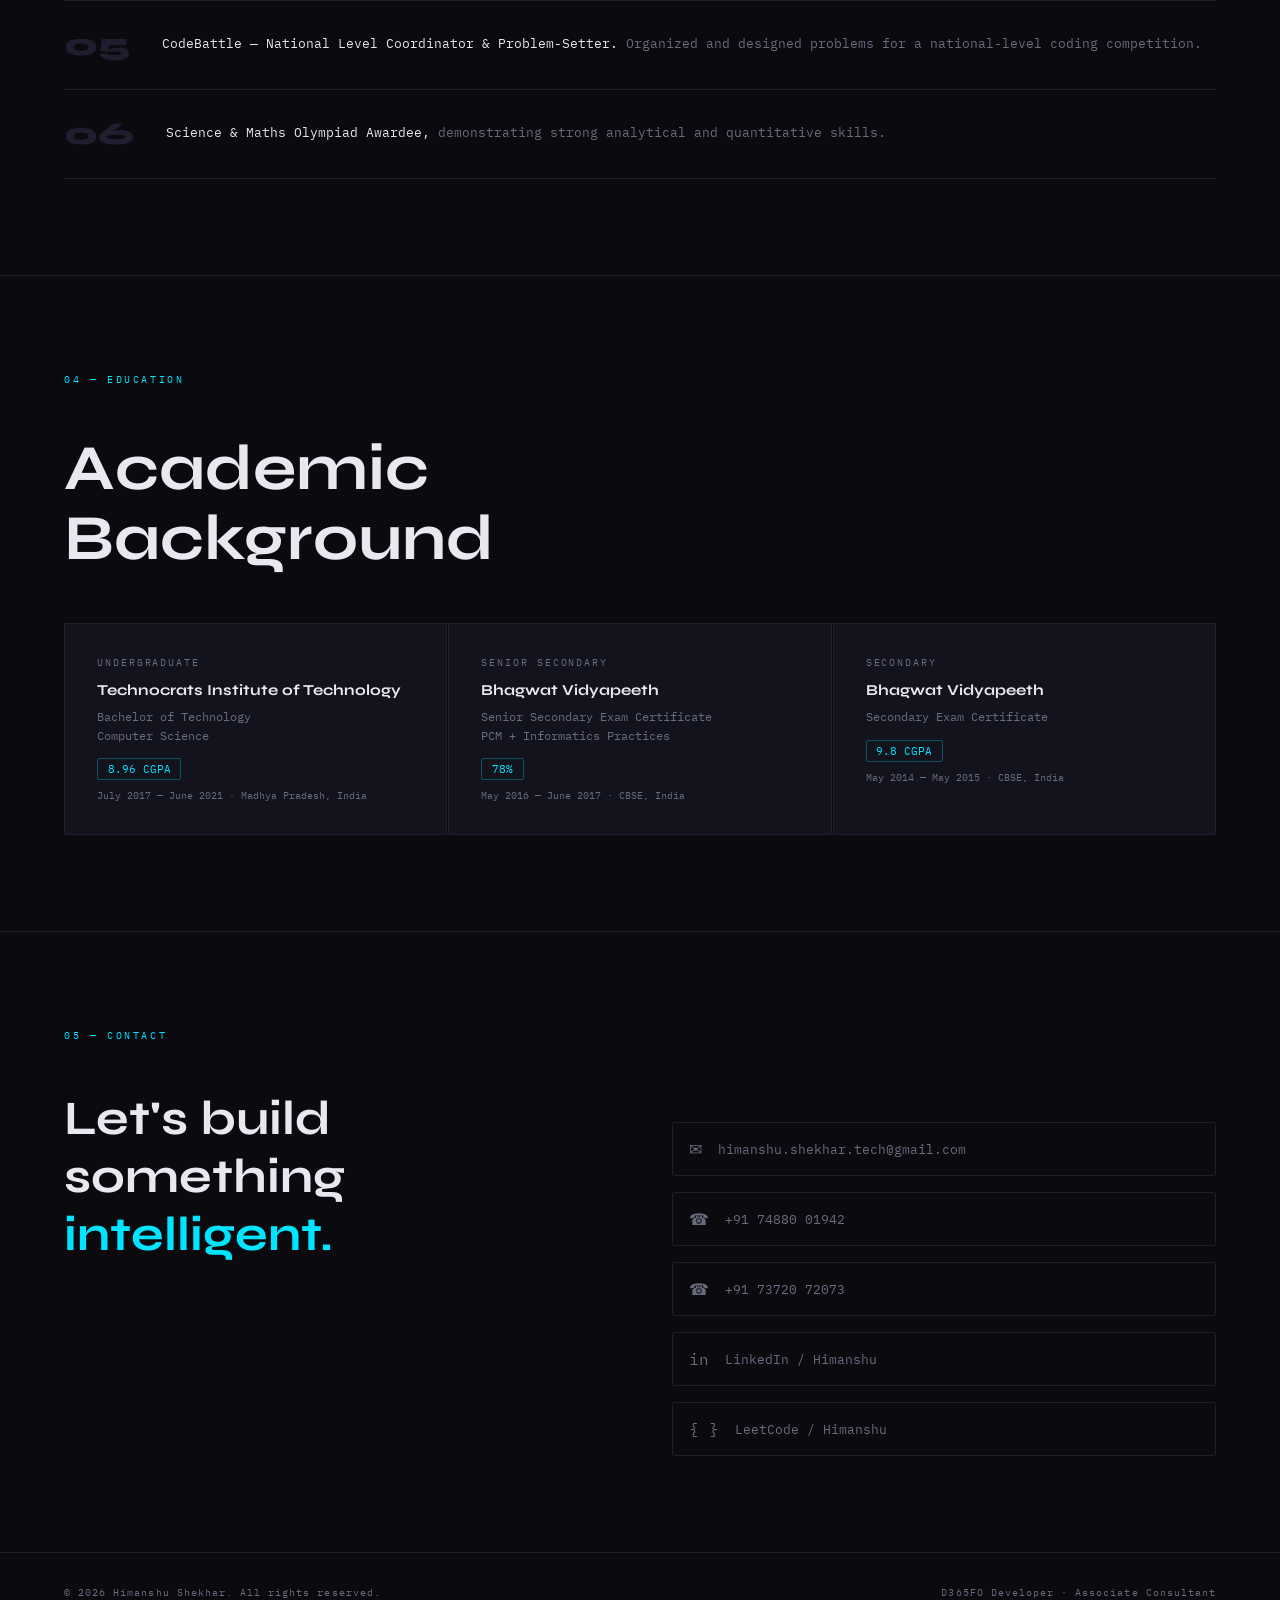
==== commit a602243e: "Modify hero section with full name and title Updated hero section with full name and title." ====
--- a/index.html
+++ b/index.html
@@ -447,8 +447,8 @@
 <section class="hero" id="home">
   <div class="hero-tag">D365FO Developer & AI Integration Specialist</div>
   <h1 class="hero-name">
-    Himanshu
-    <span class="line2">Shekhar</span>
+    Himanshu Shekhar
+    <span class="line2">Associate Consultant</span>
   </h1>
   <p class="hero-sub">
     Building intelligent ERP solutions with Dynamics 365 Finance &amp; Operations. 
@@ -634,11 +634,11 @@
           <span class="link-icon">☎</span>
           +91 73720 72073
         </a>
-        <a href="https://linkedin.com/in/himanshu" target="_blank" class="contact-link">
+        <a href="https://linkedin.com/in/himanshushekhartech" target="_blank" class="contact-link">
           <span class="link-icon">in</span>
           LinkedIn / Himanshu
         </a>
-        <a href="https://leetcode.com/himanshu" target="_blank" class="contact-link">
+        <a href="https://leetcode.com/himanshushekhartech" target="_blank" class="contact-link">
           <span class="link-icon">{ }</span>
           LeetCode / Himanshu
         </a>
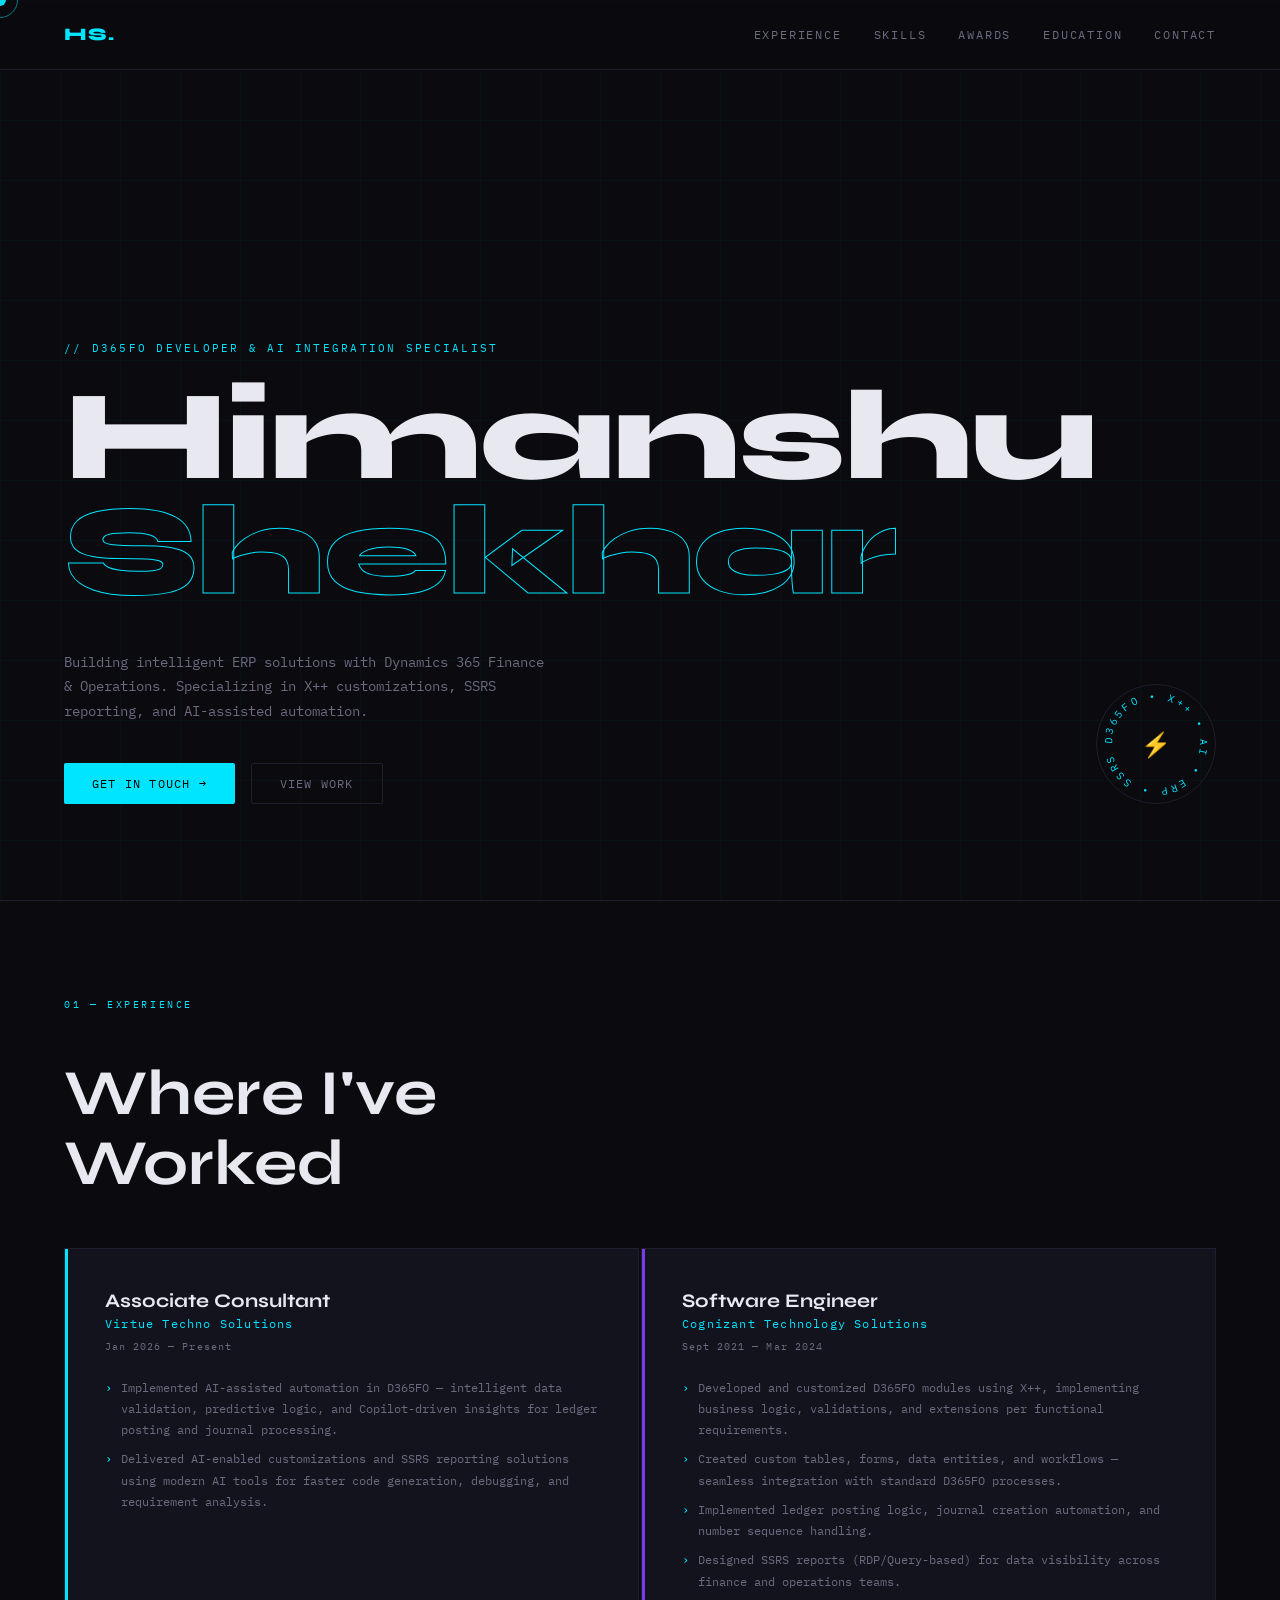
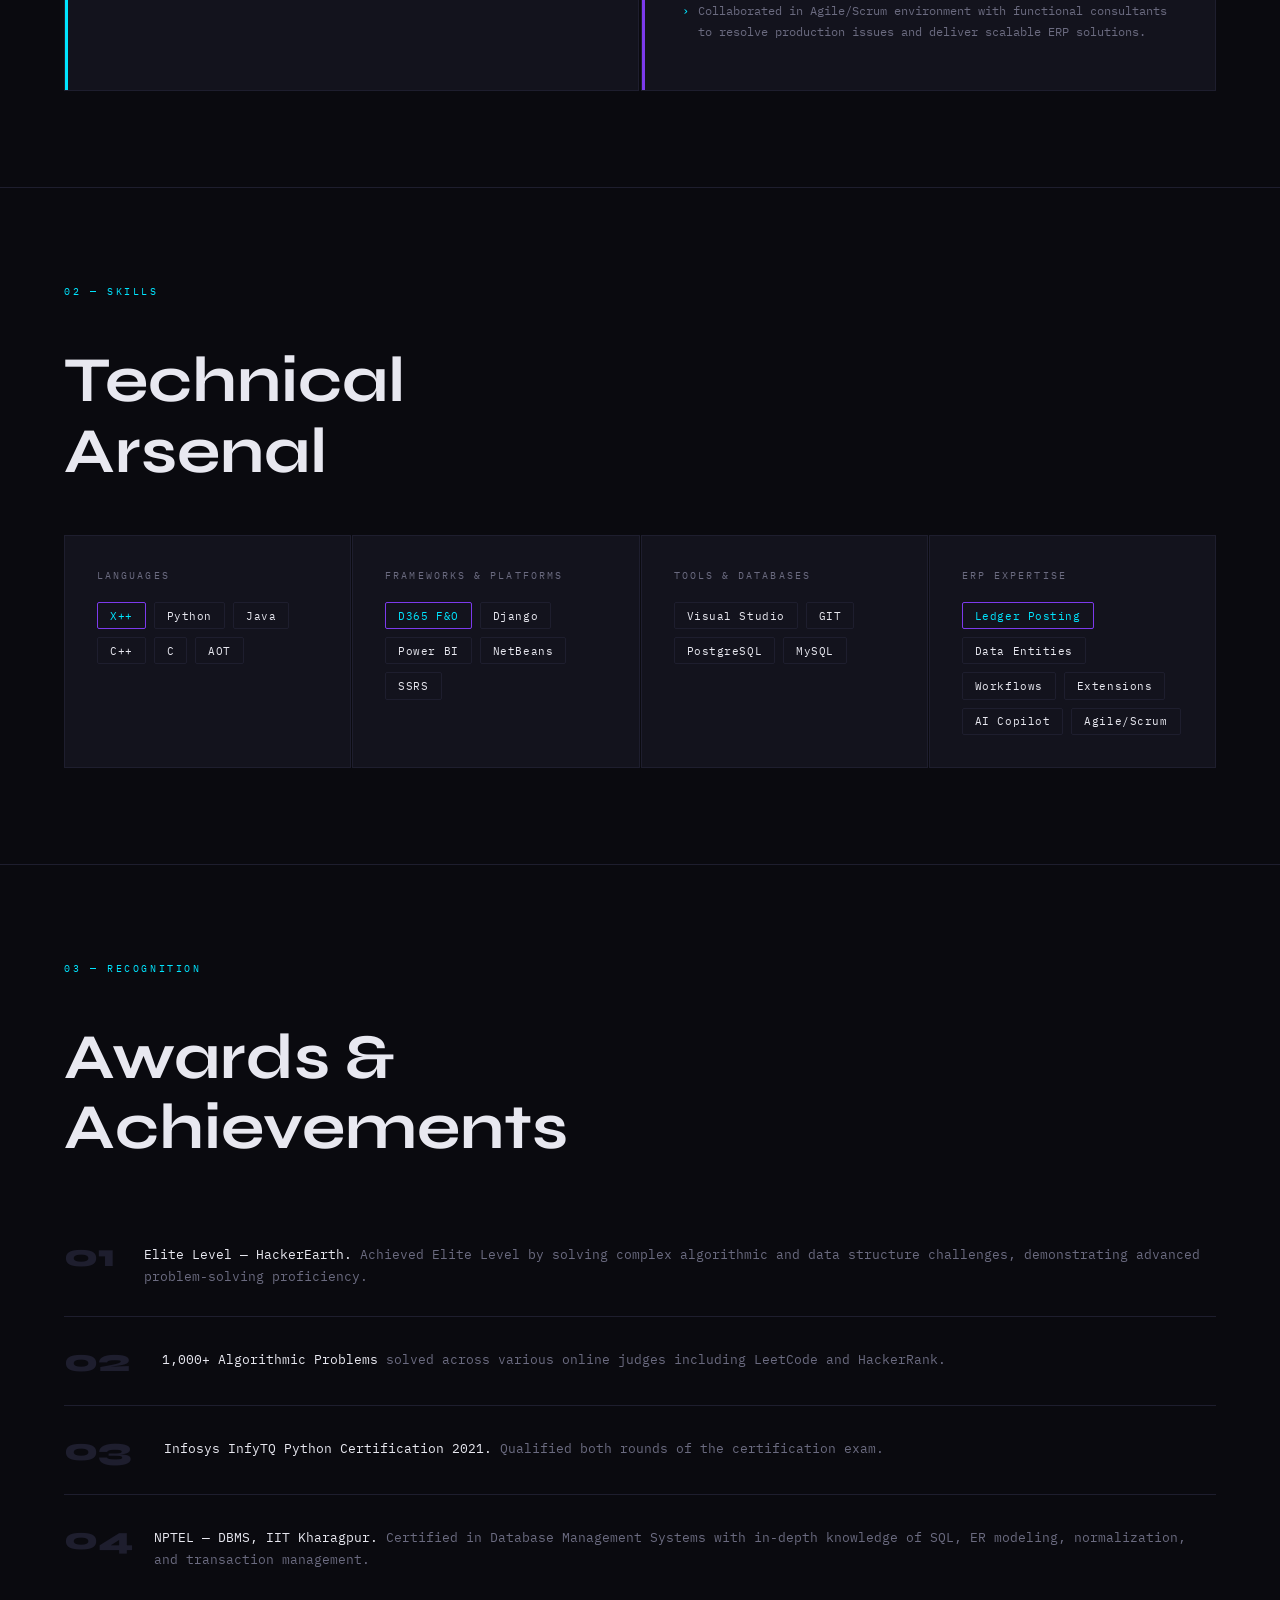
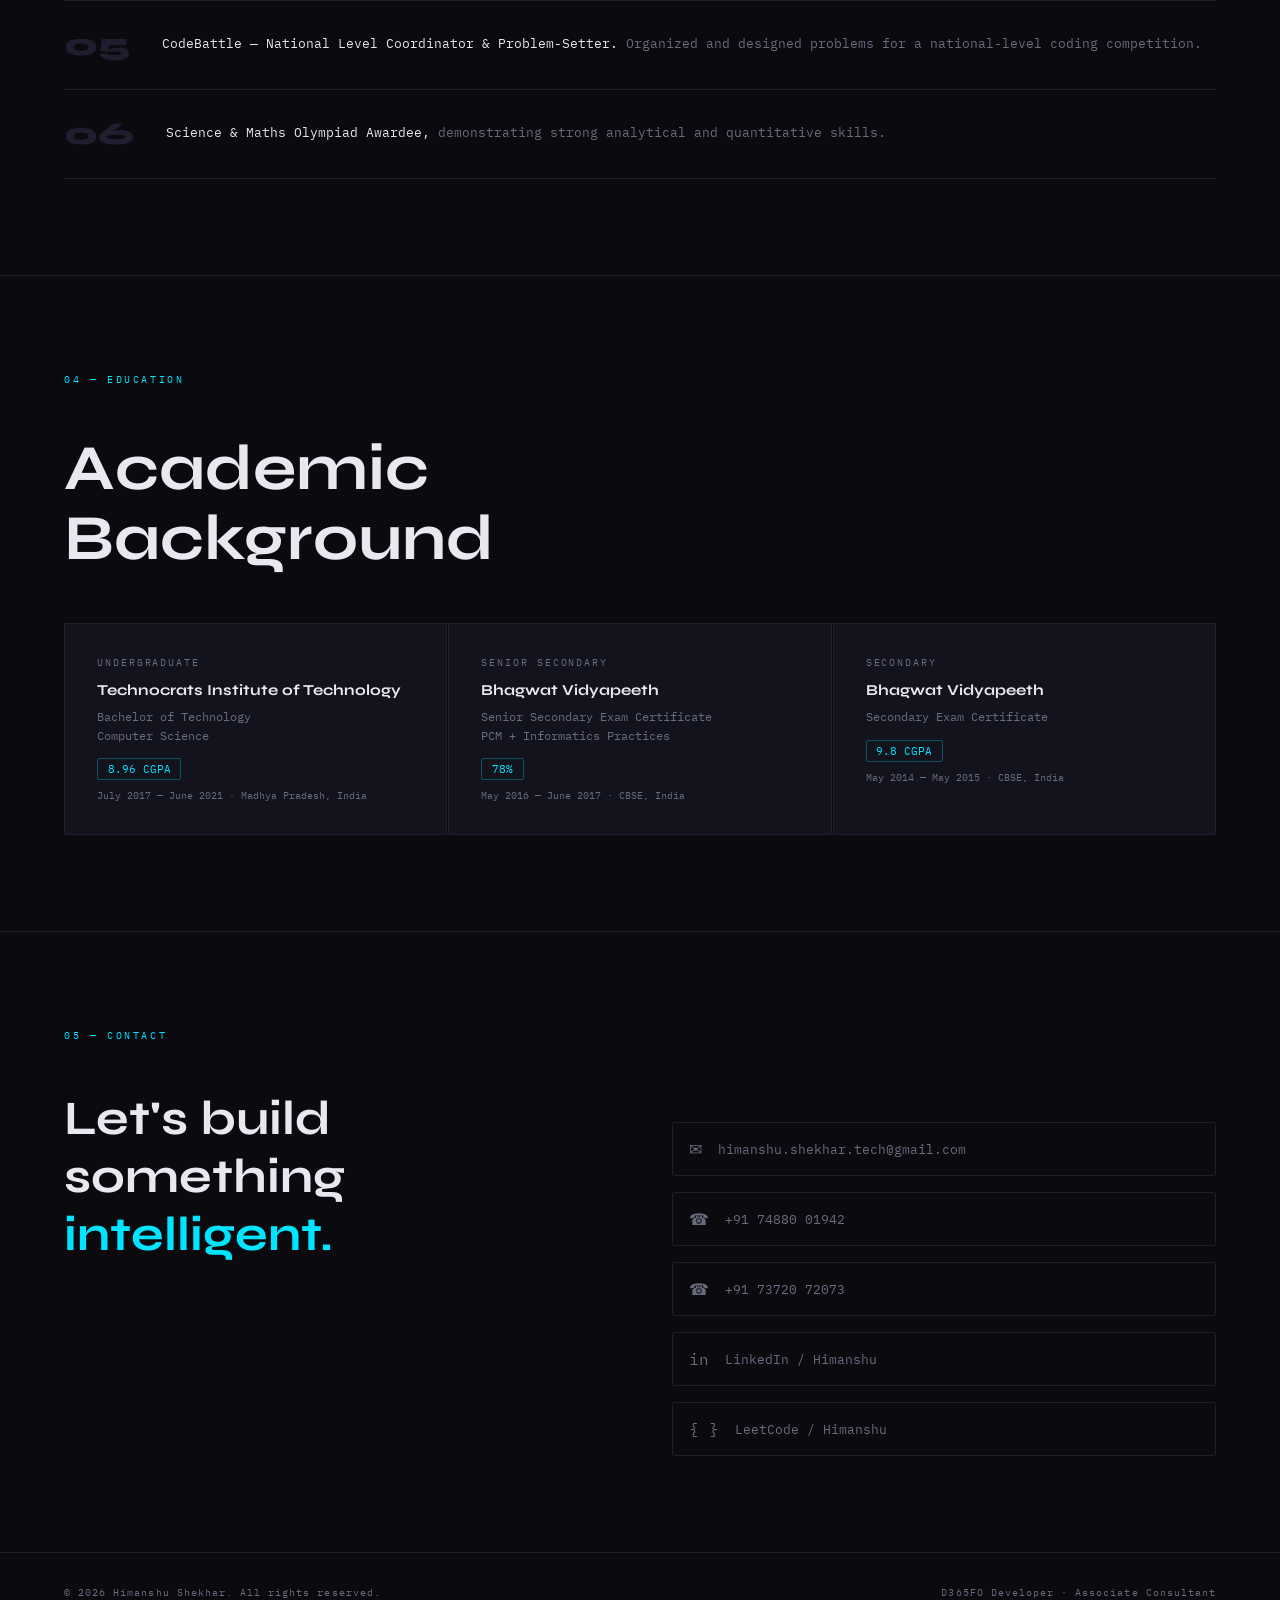
==== commit 58ce513d: "Change hero name from h3 to h5 and update text" ====
--- a/index.html
+++ b/index.html
@@ -446,10 +446,10 @@
 <!-- HERO -->
 <section class="hero" id="home">
   <div class="hero-tag">D365FO Developer & AI Integration Specialist</div>
-  <h1 class="hero-name">
-    Himanshu Shekhar
-    <span class="line2">Associate Consultant</span>
-  </h1>
+  <h5 class="hero-name">
+    Himanshu
+    <span class="line2">Shekhar</span>
+  </h5>
   <p class="hero-sub">
     Building intelligent ERP solutions with Dynamics 365 Finance &amp; Operations. 
     Specializing in X++ customizations, SSRS reporting, and AI-assisted automation.
